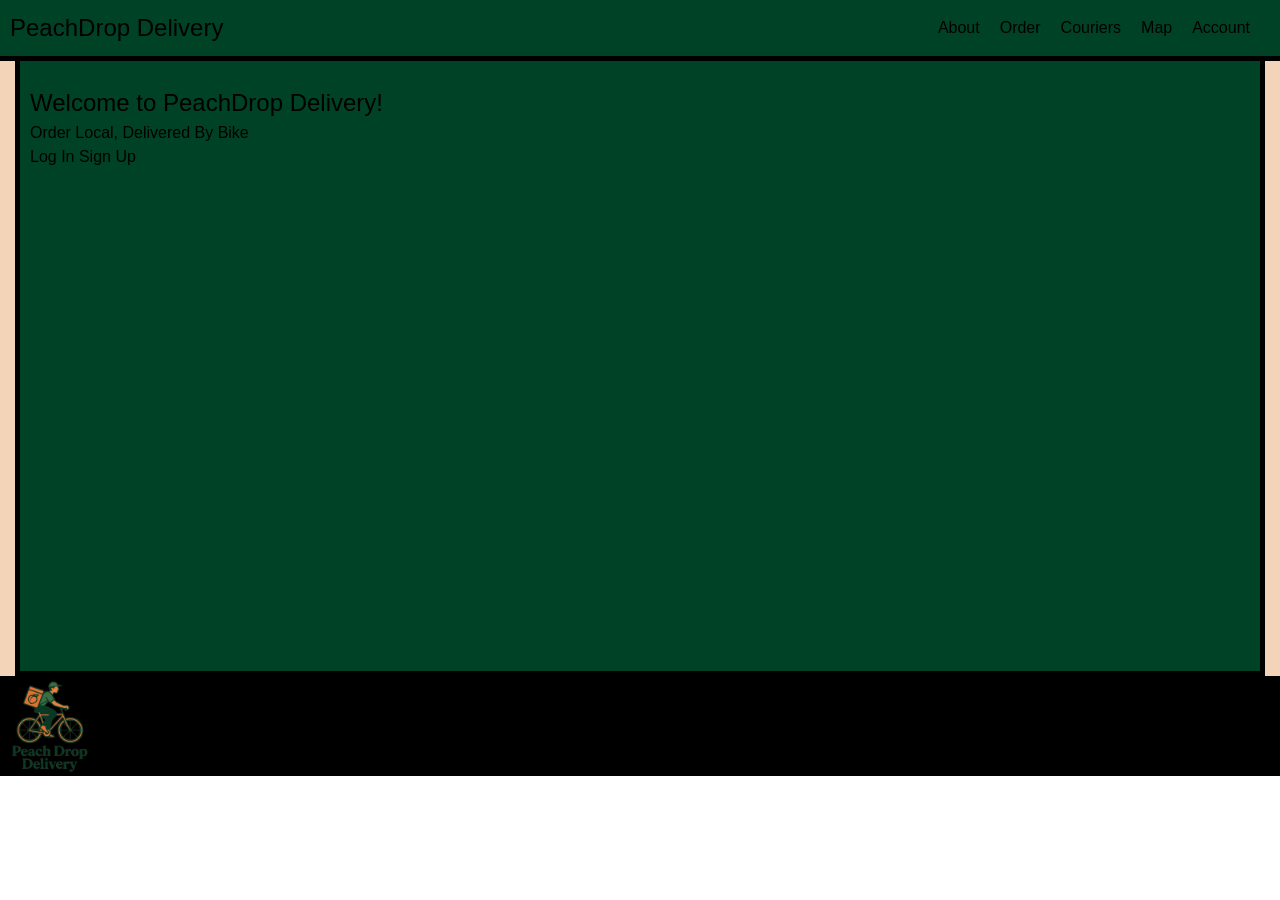
==== index.html @ 8993448b "added basic design code" ====
<!-- 
// =======================
// 1. SITE LAYOUT MOCKUP
// =======================

// Top-level Navigation:
// [ Home | Browse Stores | Couriers | Map | About | Login/Signup ]

// --- Home Page ---
// Hero section: "Order Local. Delivered by Bike."
// Subtext: "From Downtown to Atlantic Station, get food and groceries picked up and delivered by a local cyclist."
// CTA Buttons: [Browse Stores] [Find a Courier]

// --- Browse Stores ---
// Category filters: [Food | Groceries | Coffee | Essentials]
// Store cards with logo, short description, and [Order Now] link (opens store site in iframe or new tab)

// --- Courier Map View ---
// Live map showing available couriers and store locations
// Toggle filter: [Show Stores] [Show Couriers]
// Clickable pins: Show courier/store info in sidebar

// --- Courier Profiles ---
// Name, profile photo, rating, bio, preferred delivery area
// [Request Delivery] button if courier is online

// --- Order Process ---
// Step 1: User selects a store and places order directly on their site
// Step 2: Comes back to your site to select a courier
// Step 3: Pays $10 fee via Stripe, confirms details

// --- About Page ---
// Mission: Empower local cyclists. Support small businesses. Fast local delivery.

// --- Login/Signup ---
// Roles: [Customer] or [Courier]
// Options: Email/Password or Google Auth


// ==========================
// 2. TECHNICAL ROADMAP
// ==========================

// --- Phase 1: MVP Build ---
// - Store directory (React + simple JSON or Firebase backend)
// - Courier sign-up with profiles
// - Stripe checkout for fixed $10 fee
// - Google Maps integration for viewing couriers

// --- Phase 2: Real-Time Features ---
// - Live courier availability (use Firebase or Socket.io)
// - GPS tracking (use Geolocation API + Mapbox or Google Maps API)
// - Dynamic map pins and popups

// --- Phase 3: Admin Dashboard ---
// - Courier approval system
// - Store submission form
// - Analytics dashboard (orders, revenue, couriers)

// --- Phase 4: Mobile Optimization & App ---
// - Responsive mobile-first design
// - React Native or Flutter app mirroring site


// ==========================
// 3. BASIC PROTOTYPE OUTLINE (REACT)
// ==========================
-->

<!DOCTYPE html>
<html lang="en">
<head>
  <meta charset="UTF-8">
  <meta name="viewport" content="width=device-width, initial-scale=1.0">
  <link rel="stylesheet" type="text/css" href="reset.css">
  <link rel="stylesheet" type="text/css" href="indexstyle.css">
  <title>PeachDrop</title>
</head>
<body>
  <nav>
    <h2 class="logo-text">PeachDrop Delivery</h2>
    <ul class="nav-links">
      <li class="option">About</li>
      <li class="option">Order</li>
      <li class="option">Couriers</li>
      <li class="option">Map</li>
      <li class="option">Account</li>
    </ul>
  </nav>
  <main id="home">
    <section class="hero">
      <h1>Welcome to PeachDrop Delivery!</h1>
      <p>Order Local, Delivered By Bike</p>
      <div class="cta-buttons">
        <button class="login-btn">
          <a href="#login">Log In</a></button>
        <button class="signup-btn">
          <a href="#signup"></a>Sign Up</button>
      </div>
    </section>
  </main>
  <footer>
    <img class="footer-logo" src="ChatGPT_Image_May_19__2025__07_06_41_PM-removebg-preview (1).png" alt="small logo">
  </footer>
</body>
</html>
---- indexstyle.css ----
#home {
    background-color: var(--peach-beige);
}

nav {
    display: flex;
    justify-content: space-between;
    padding: 10px;
    background-color: var(--british-racing-green);
    position: fixed;
    top: 0;
    left: 0;
    width: 100%;
    border-bottom: 5px solid black;
}

.nav-links {
    display: flex;
    justify-content: space-between;
    align-items: center;
}

.option {
    padding-right: 20px;
}

.hero {
    background-color: var(--british-racing-green);
    height: 74vh;
    max-width: 100%;
    z-index: -1;
    padding-top: 70px;
    padding-left: 10px;
    padding-right: 10px;
    margin-top: 10px;
    margin-left: 15px;
    margin-right: 15px;
    border: 5px solid black;
}

footer {
    background-color: black;
    align-items: center;
}

.footer-logo {
    height: 100px;
}
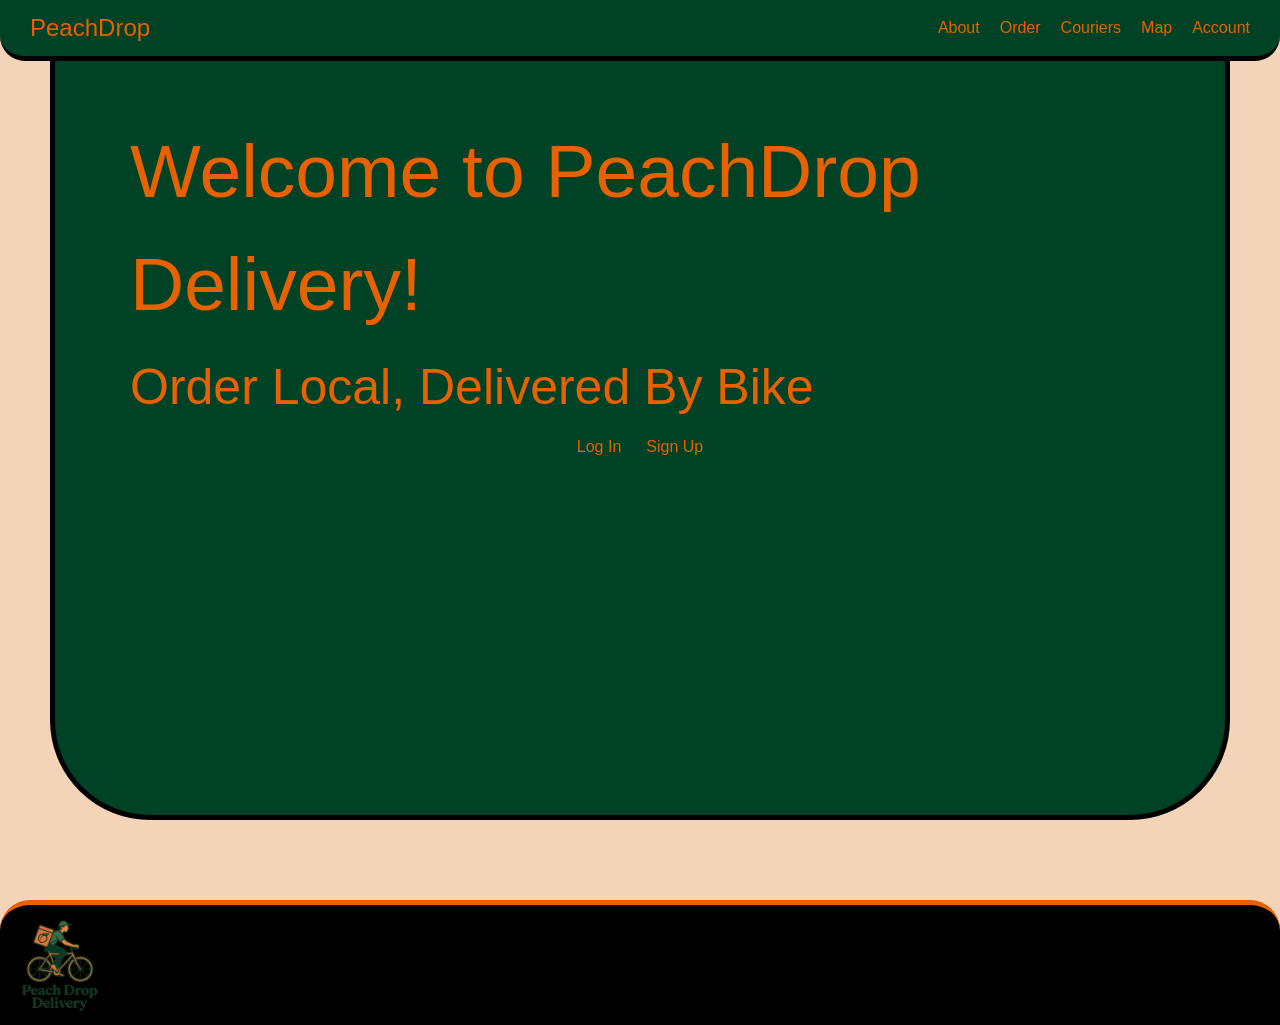
==== commit 615a304a: "added folders for web files and fixed basic code" ====
--- a/index.html
+++ b/index.html
@@ -72,19 +72,19 @@
 <head>
   <meta charset="UTF-8">
   <meta name="viewport" content="width=device-width, initial-scale=1.0">
-  <link rel="stylesheet" type="text/css" href="reset.css">
-  <link rel="stylesheet" type="text/css" href="indexstyle.css">
+  <link rel="stylesheet" type="text/css" href="styles/indexstyle.css">
+  <link rel="stylesheet" type="text/css" href="styles/reset.css">
   <title>PeachDrop</title>
 </head>
 <body>
   <nav>
-    <h2 class="logo-text">PeachDrop Delivery</h2>
+    <h2 class="logo-text">PeachDrop</h2>
     <ul class="nav-links">
-      <li class="option">About</li>
-      <li class="option">Order</li>
-      <li class="option">Couriers</li>
-      <li class="option">Map</li>
-      <li class="option">Account</li>
+      <li class="option"><a href="#">About</a></li>
+      <li class="option"><a href="#">Order</a></li>
+      <li class="option"><a href="#">Couriers</a></li>
+      <li class="option"><a href="#">Map</a></li>
+      <li class="option"><a href="#">Account</a></li>
     </ul>
   </nav>
   <main id="home">
@@ -100,7 +100,7 @@
     </section>
   </main>
   <footer>
-    <img class="footer-logo" src="ChatGPT_Image_May_19__2025__07_06_41_PM-removebg-preview (1).png" alt="small logo">
+    <img class="footer-logo" src="baseassets/ChatGPT_Image_May_19__2025__07_06_41_PM-removebg-preview (1).png" alt="small logo">
   </footer>
 </body>
 </html>
--- a/styles/indexstyle.css
+++ b/styles/indexstyle.css
@@ -0,0 +1,100 @@
+body {
+    display: flex;
+    flex-direction: column;
+    gap: 30px;
+    background-color: var(--peach-beige);
+}
+
+
+
+nav {
+    display: flex;
+    justify-content: space-between;
+    padding: 10px;
+    background-color: var(--british-racing-green);
+    position: fixed;
+    top: 0;
+    left: 0;
+    width: 100%;
+    border-bottom: 5px solid black;
+    border-bottom-left-radius: 25px;
+    border-bottom-right-radius: 25px;
+}
+
+.nav-links {
+    display: flex;
+    justify-content: space-between;
+    align-items: center;
+}
+
+.logo-text {
+    padding-left: 20px;
+    color: var(--spanish-orange);
+}
+
+.option {
+    padding-right: 20px;
+    color: var(--spanish-orange);
+}
+
+.hero {
+    display: flex;
+    flex-direction: column;
+    background-color: var(--british-racing-green);
+    height: 90vh;
+    padding-top: 100px;
+    padding-left: 75px;
+    padding-right: 75px;
+    margin-top: 10px;
+    margin-left: 50px;
+    margin-right: 50px;
+    margin-bottom: 50px;
+    border: 5px solid black;
+    border-bottom-left-radius: 100px;
+    border-bottom-right-radius: 100px;
+    gap: 10px;
+}
+
+h1 {
+    color: var(--spanish-orange);
+    font-size: 75px;
+}
+
+p {
+    color: var(--spanish-orange);
+    font-size: 50px;
+
+}
+
+.cta-buttons {
+    display: flex;
+    flex-direction: row;
+    gap: 25px;
+    align-items: center;
+    justify-content: center;
+}
+
+.login-btn {
+    color: var(--spanish-orange);
+}
+
+.signup-btn {
+    color: var(--spanish-orange);
+}
+
+footer {
+    background-color: black;
+    align-items: center;
+    position: relative;
+    width: 100%;
+    border-top-left-radius: 30px;
+    border-top-right-radius: 30px;
+    padding-top: 10px;
+    padding-left: 10px;
+    padding-bottom: 10px;
+    border-top: 5px solid var(--spanish-orange);
+}
+
+.footer-logo {
+    height: 100px;
+}
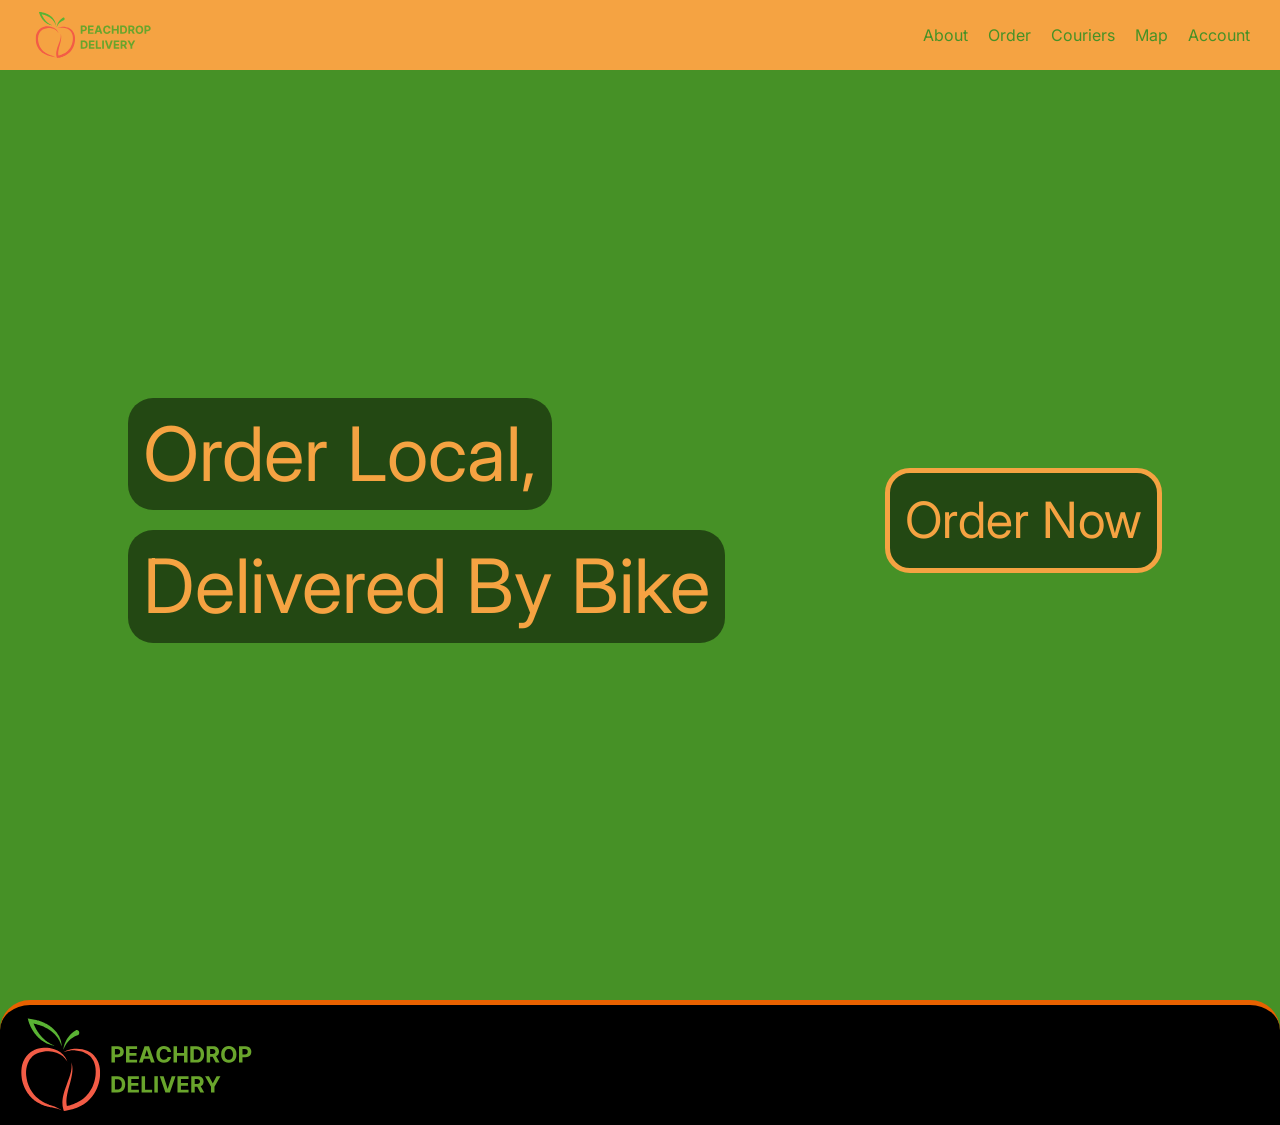
==== commit d0bc18c5: "fixed website files" ====
--- a/index.html
+++ b/index.html
@@ -78,7 +78,7 @@
 </head>
 <body>
   <nav>
-    <h2 class="logo-text">PeachDrop</h2>
+    <img class="title-logo" src="baseassets/peachtitlelogo.svg" alt="title logo">
     <ul class="nav-links">
       <li class="option"><a href="#">About</a></li>
       <li class="option"><a href="#">Order</a></li>
@@ -89,18 +89,21 @@
   </nav>
   <main id="home">
     <section class="hero">
-      <h1>Welcome to PeachDrop Delivery!</h1>
-      <p>Order Local, Delivered By Bike</p>
-      <div class="cta-buttons">
-        <button class="login-btn">
-          <a href="#login">Log In</a></button>
-        <button class="signup-btn">
-          <a href="#signup"></a>Sign Up</button>
+      <video autoplay muted loop id="background-video">
+      <source src="baseassets/backgroundvideo.mp4" type="video/mp4">
+      </video>
+      <div class="hero-landing">
+        <p>
+          <span>Order Local,</span><br>
+          <span>Delivered By Bike</span>
+        </p>
+        <button><a href="#">Order Now</a></button>
       </div>
+      
     </section>
   </main>
   <footer>
-    <img class="footer-logo" src="baseassets/ChatGPT_Image_May_19__2025__07_06_41_PM-removebg-preview (1).png" alt="small logo">
+    <img class="footer-logo" src="baseassets/peachtitlelogo.svg" alt="small logo">
   </footer>
 </body>
 </html>
--- a/styles/indexstyle.css
+++ b/styles/indexstyle.css
@@ -2,84 +2,86 @@
     display: flex;
     flex-direction: column;
     gap: 30px;
-    background-color: var(--peach-beige);
+    background-color: var(--dark-green);
 }
-
-
 
 nav {
     display: flex;
     justify-content: space-between;
     padding: 10px;
-    background-color: var(--british-racing-green);
-    position: fixed;
+    background-color: var(--osage-orange);
+    position: absolute;
     top: 0;
     left: 0;
     width: 100%;
-    border-bottom: 5px solid black;
-    border-bottom-left-radius: 25px;
-    border-bottom-right-radius: 25px;
+}
+
+.title-logo {
+    padding-left: 20px;
+    color: var(--spanish-orange);
 }
 
 .nav-links {
     display: flex;
     justify-content: space-between;
     align-items: center;
-}
-
-.logo-text {
-    padding-left: 20px;
-    color: var(--spanish-orange);
+    font-family: 'Inter';
 }
 
 .option {
     padding-right: 20px;
-    color: var(--spanish-orange);
+    color: var(--dark-green);
 }
 
 .hero {
     display: flex;
     flex-direction: column;
-    background-color: var(--british-racing-green);
-    height: 90vh;
-    padding-top: 100px;
-    padding-left: 75px;
-    padding-right: 75px;
-    margin-top: 10px;
-    margin-left: 50px;
-    margin-right: 50px;
-    margin-bottom: 50px;
-    border: 5px solid black;
-    border-bottom-left-radius: 100px;
-    border-bottom-right-radius: 100px;
-    gap: 10px;
+    height: 100vh;
+    margin-top: 70px;
 }
 
-h1 {
-    color: var(--spanish-orange);
-    font-size: 75px;
+#background-video {
+    position: absolute;
+    height: 91%;
+    object-fit: cover;
+    z-index: 0;
 }
 
-p {
-    color: var(--spanish-orange);
-    font-size: 50px;
-
+.hero-landing {
+    display: flex;
+    flex-direction: row;
+    justify-content: center;
+    width: 100%;
+    height: 100vh;
+    position: absolute;
+    z-index: 1;
+    align-items: center;
+    gap: 150px;
 }
 
-.cta-buttons {
-    display: flex;
-    flex-direction: row;
-    gap: 25px;
-    align-items: center;
-    justify-content: center;
+.hero-landing p span {
+    display: inline-block;
+    font-size: 75px;
+    margin: 10px;
+    font-family: 'Inter';
+    color: var(--osage-orange);
+    background-color: rgba(0, 0, 0, .5);
+    padding-left: 15px;
+    padding-right: 15px;
+    border-radius: 25px;
 }
 
-.login-btn {
-    color: var(--spanish-orange);
-}
-
-.signup-btn {
-    color: var(--spanish-orange);
+.hero-landing button {
+    font-size: 50px;
+    font-family: 'Inter';
+    border: 5px solid var(--osage-orange);
+    padding-top: 10px;
+    padding-bottom: 10px;
+    padding-left: 15px;
+    padding-right: 15px;
+    color: var(--osage-orange);
+    background-color: rgba(0, 0, 0, .5);
+    border-radius: 25px;
 }
 
 footer {
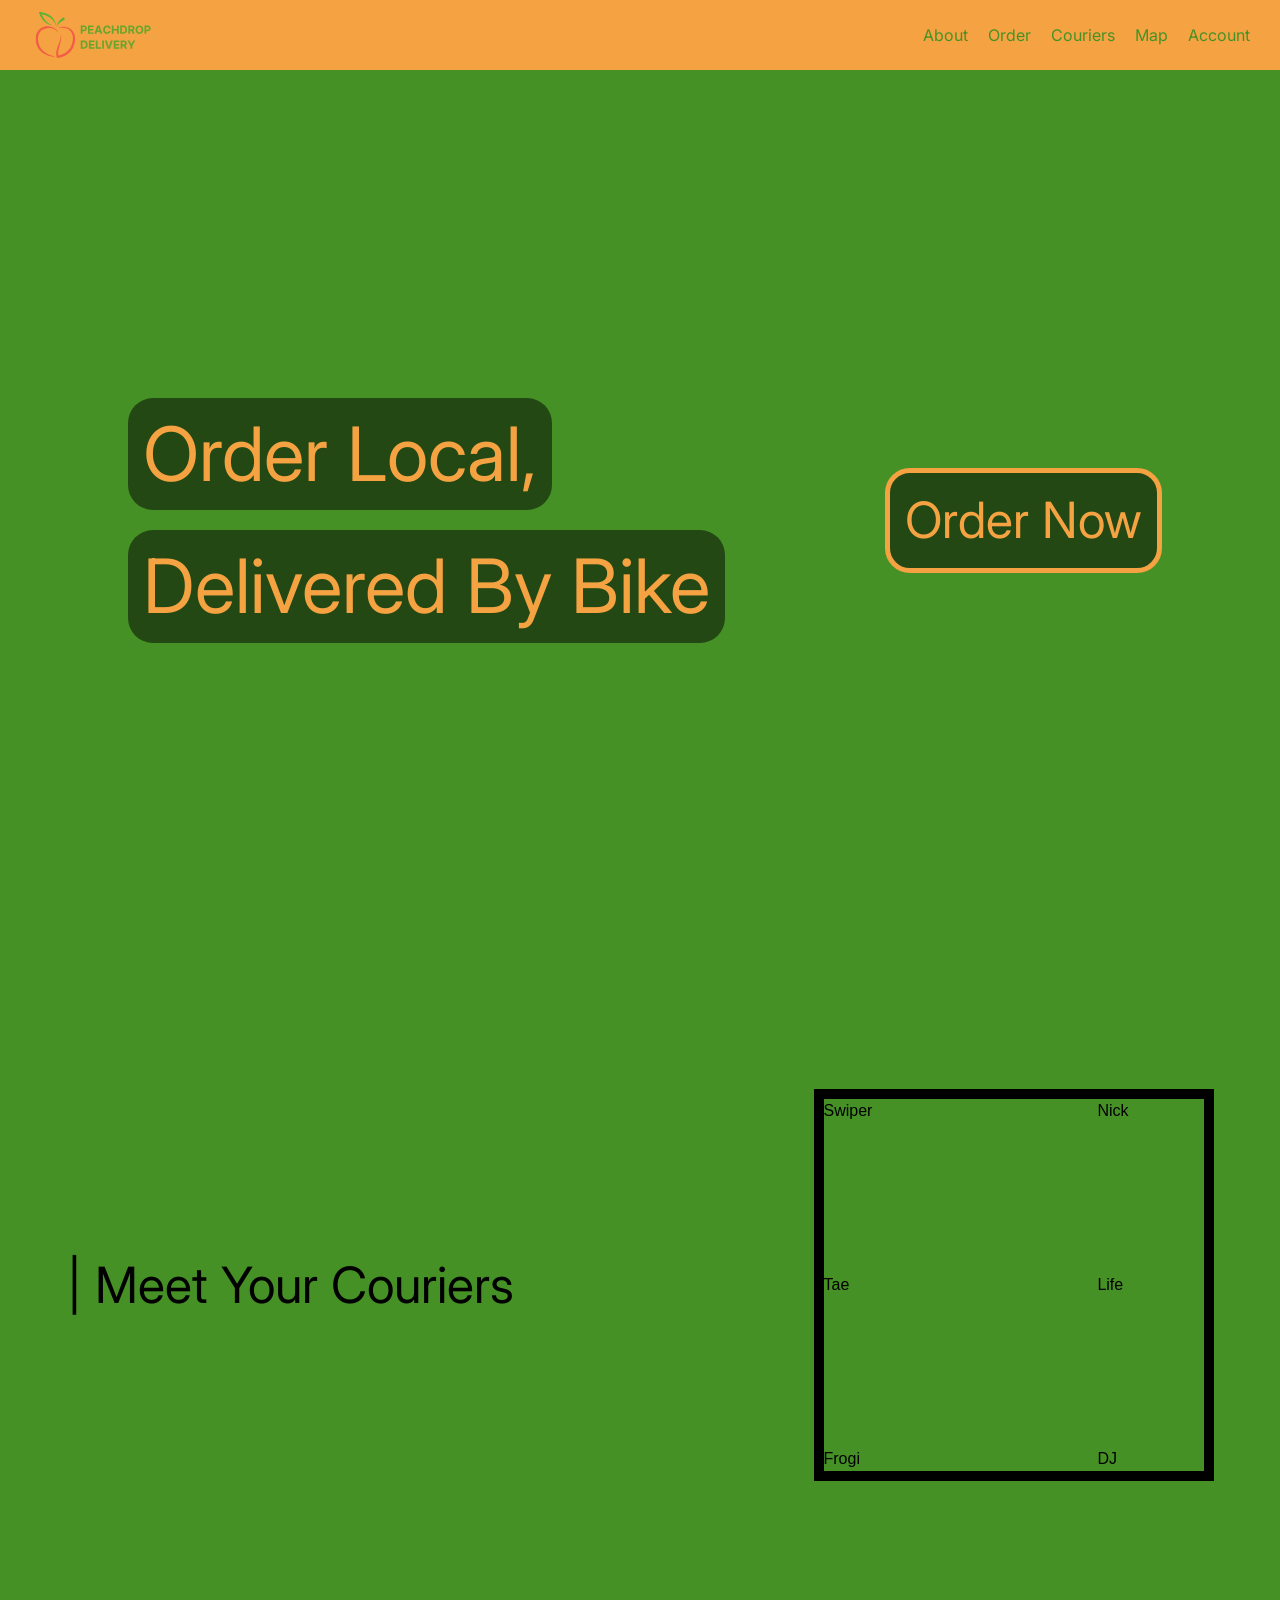
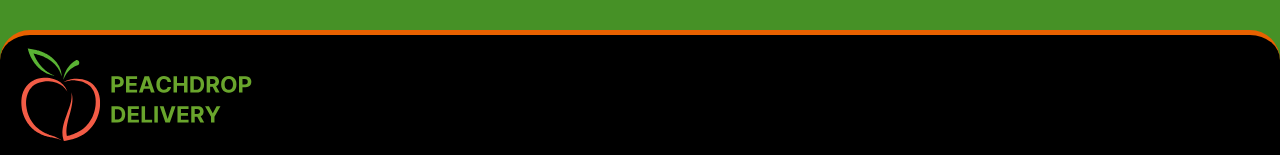
==== commit b92d103d: "added basic homepage code and other necessary pages" ====
--- a/index.html
+++ b/index.html
@@ -74,6 +74,7 @@
   <meta name="viewport" content="width=device-width, initial-scale=1.0">
   <link rel="stylesheet" type="text/css" href="styles/indexstyle.css">
   <link rel="stylesheet" type="text/css" href="styles/reset.css">
+  <link rel="icon" type="image/x-icon" href="baseassets/peachlogo.svg">
   <title>PeachDrop</title>
 </head>
 <body>
@@ -99,7 +100,17 @@
         </p>
         <button><a href="#">Order Now</a></button>
       </div>
-      
+    </section>
+    <section class="courier-list">
+      <h1>| Meet Your Couriers</h1>
+      <div class="profiles">
+        <span class="profile1">Swiper</span>
+        <span class="profile2">Nick</span>
+        <span class="profile3">Tae</span>
+        <span class="profile4">Life</span>
+        <span class="profile5">Frogi</span>
+        <span class="profile6">DJ</span>
+      </div>
     </section>
   </main>
   <footer>
--- a/styles/indexstyle.css
+++ b/styles/indexstyle.css
@@ -84,6 +84,31 @@
     border-radius: 25px;
 }
 
+.courier-list {
+    display: flex;
+    align-items: center;
+    justify-content: center;
+    gap: 300px;
+    height: 70vh;
+}
+
+.courier-list h1 {
+    font-family: 'Inter';
+    font-size: 50px;
+}
+
+.profiles {
+    display: grid;
+    gap: 150px;
+    grid-template-areas: 
+    "profile1   profile2"
+    "profile3   profile4"
+    "profile5   profile6"
+    ;
+    width: 400px;
+    border: 10px solid black;
+}
+
 footer {
     background-color: black;
     align-items: center;
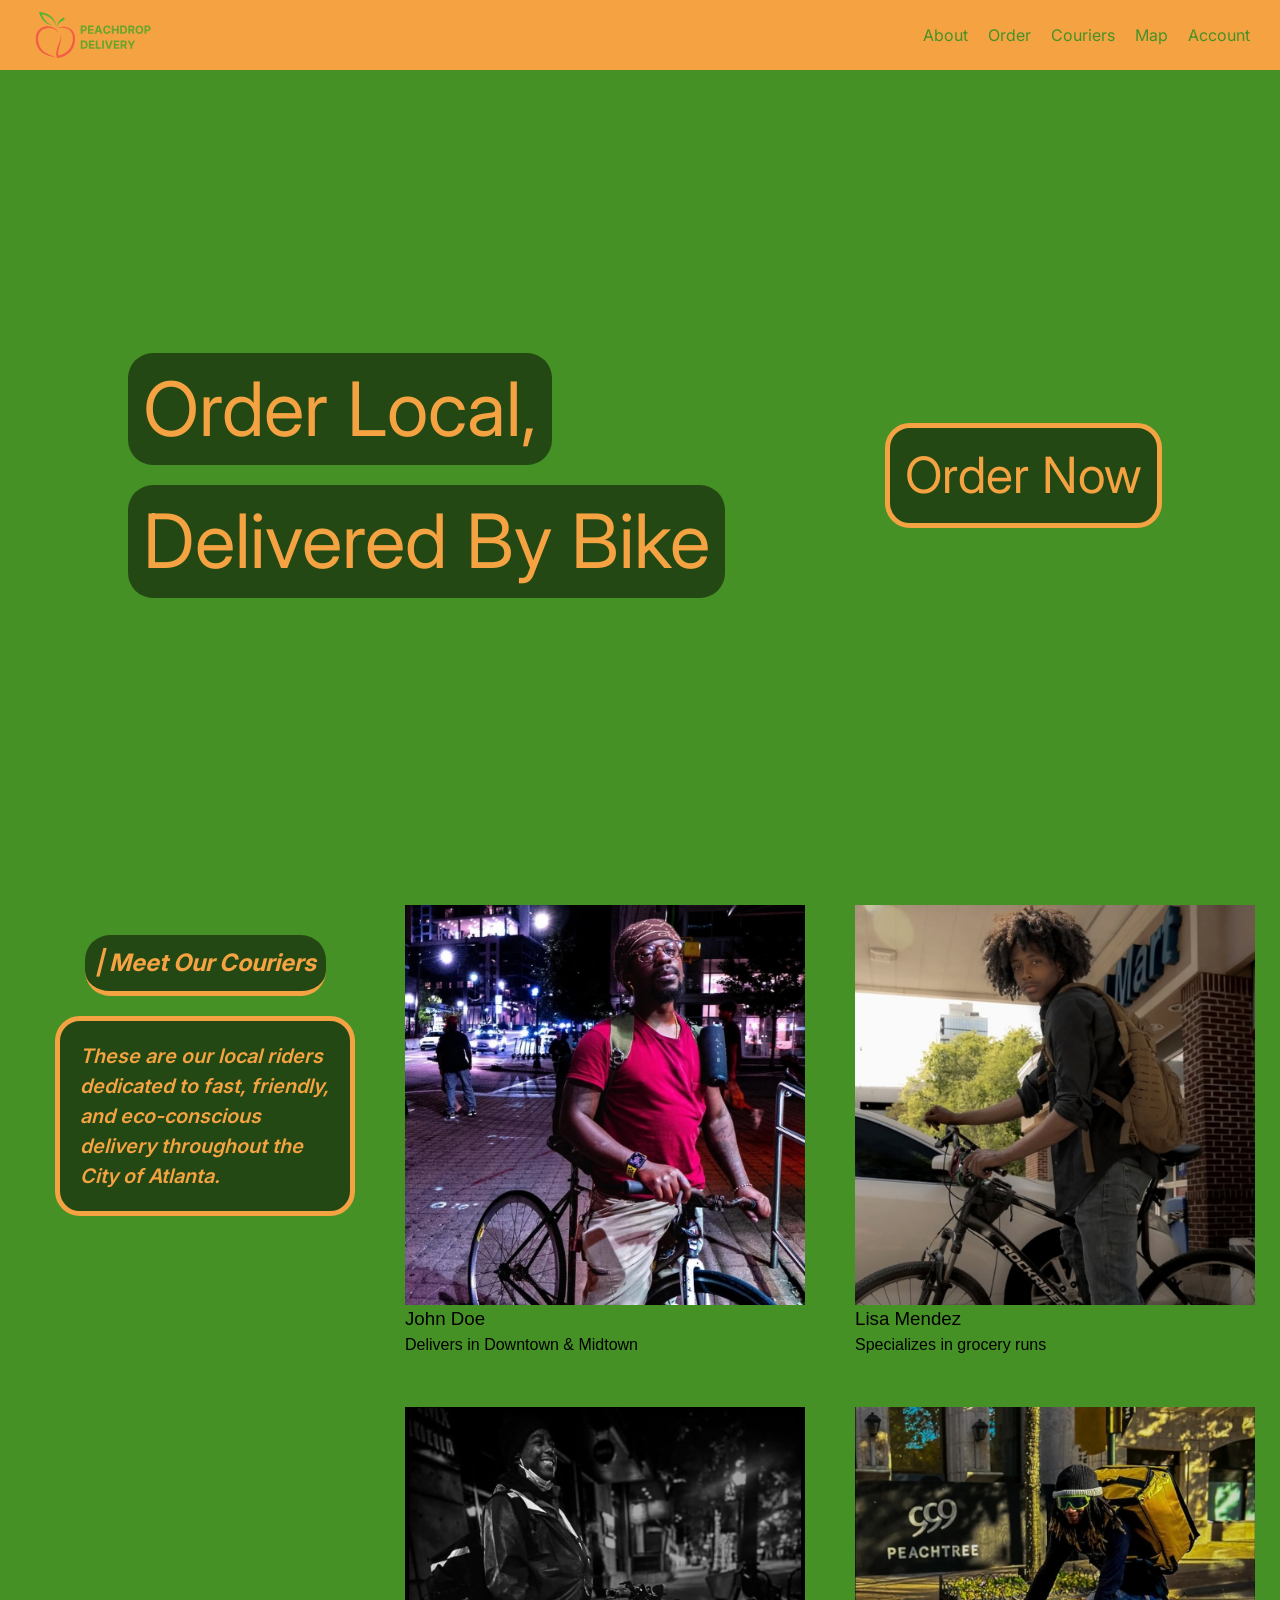
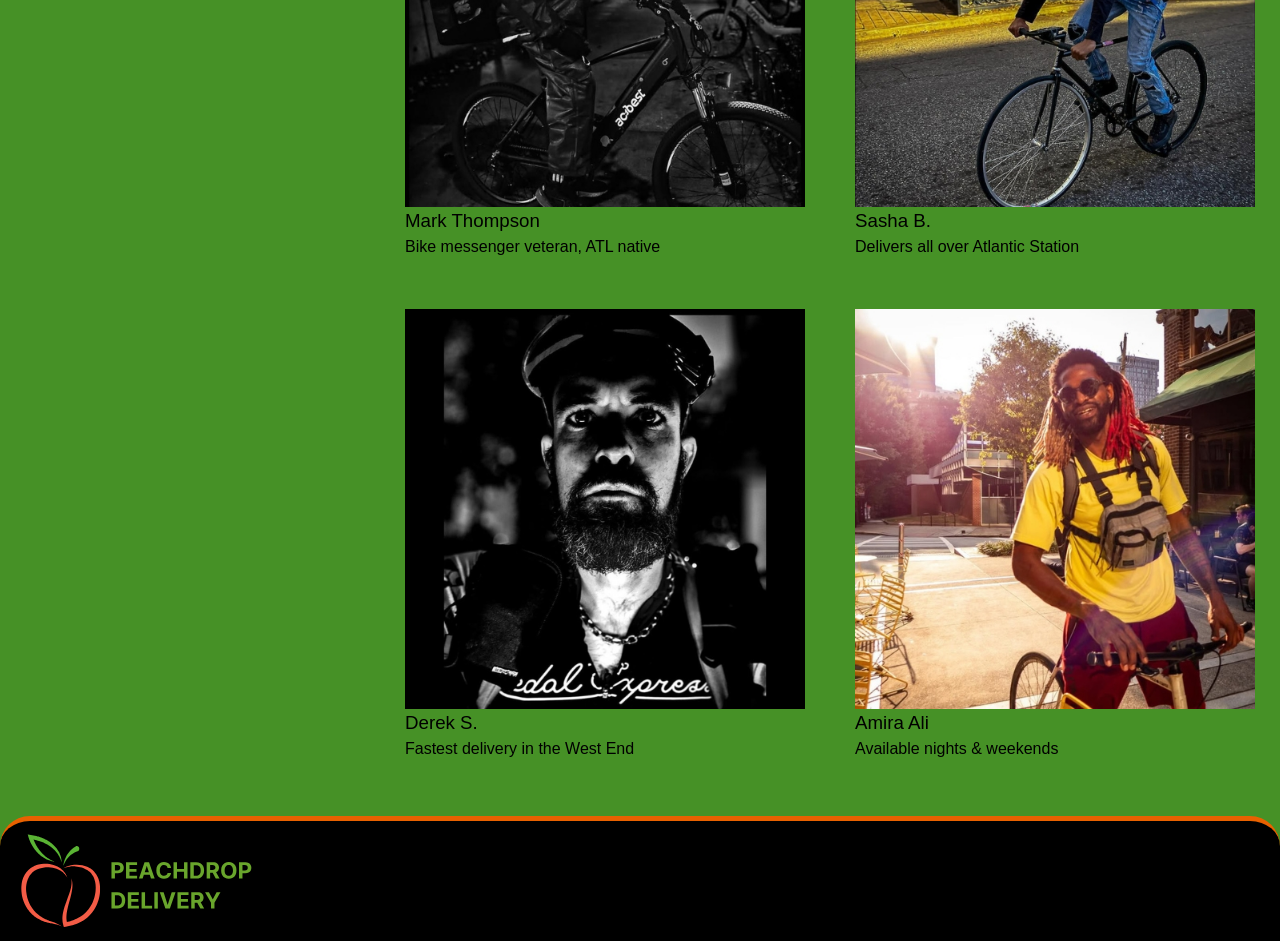
==== commit 0d262fa8: "addedd courier list and profile test files" ====
--- a/index.html
+++ b/index.html
@@ -101,15 +101,48 @@
         <button><a href="#">Order Now</a></button>
       </div>
     </section>
-    <section class="courier-list">
-      <h1>| Meet Your Couriers</h1>
-      <div class="profiles">
-        <span class="profile1">Swiper</span>
-        <span class="profile2">Nick</span>
-        <span class="profile3">Tae</span>
-        <span class="profile4">Life</span>
-        <span class="profile5">Frogi</span>
-        <span class="profile6">DJ</span>
+    <section class="courier-showcase">
+      <div class="showcase-text">
+        <h2>| Meet Our Couriers</h2>
+        <p>These are our local riders dedicated to fast, friendly, and eco-conscious delivery throughout the City of Atlanta.</p>
+      </div>
+      
+      <div class="courier-grid">
+        <div class="courier-card">
+          <img src="couriers/dj.jpg" alt="John Doe">
+          <h3>John Doe</h3>
+          <p>Delivers in Downtown & Midtown</p>
+        </div>
+
+        <div class="courier-card">
+          <img src="couriers/life.jpg" alt="Lisa Mendez">
+          <h3>Lisa Mendez</h3>
+          <p>Specializes in grocery runs</p>
+        </div>
+
+        <div class="courier-card">
+          <img src="couriers/taejose.jpg" alt="Mark Thompson">
+          <h3>Mark Thompson</h3>
+          <p>Bike messenger veteran, ATL native</p>
+        </div>
+
+        <div class="courier-card">
+          <img src="couriers/swiper.jpg" alt="Sasha B.">
+          <h3>Sasha B.</h3>
+          <p>Delivers all over Atlantic Station</p>
+        </div>
+
+        <div class="courier-card">
+          <img src="couriers/frogi.jpg" alt="Derek S.">
+          <h3>Derek S.</h3>
+          <p>Fastest delivery in the West End</p>
+        </div>
+
+        <div class="courier-card">
+          <img src="couriers/willis.jpg" alt="Amira Ali">
+          <h3>Amira Ali</h3>
+          <p>Available nights & weekends</p>
+        </div>
       </div>
     </section>
   </main>
--- a/styles/indexstyle.css
+++ b/styles/indexstyle.css
@@ -5,15 +5,22 @@
     background-color: var(--dark-green);
 }
 
+main {
+    flex: 1;
+    display: flex;
+    flex-direction: column;
+}
+
 nav {
     display: flex;
     justify-content: space-between;
     padding: 10px;
     background-color: var(--osage-orange);
-    position: absolute;
+    position: fixed;
     top: 0;
     left: 0;
     width: 100%;
+    z-index: 1000;
 }
 
 .title-logo {
@@ -36,13 +43,14 @@
 .hero {
     display: flex;
     flex-direction: column;
-    height: 100vh;
+    height: 90vh;
     margin-top: 70px;
 }
 
 #background-video {
     position: absolute;
     height: 91%;
+    width: 100vw;
     object-fit: cover;
     z-index: 0;
 }
@@ -52,7 +60,7 @@
     flex-direction: row;
     justify-content: center;
     width: 100%;
-    height: 100vh;
+    height: 90vh;
     position: absolute;
     z-index: 1;
     align-items: center;
@@ -84,29 +92,55 @@
     border-radius: 25px;
 }
 
-.courier-list {
+.courier-showcase {
     display: flex;
-    align-items: center;
-    justify-content: center;
-    gap: 300px;
-    height: 70vh;
+    flex-direction: row;
+    align-items: flex-start;
+    justify-content: space-between;
+    padding: 25px;
 }
 
-.courier-list h1 {
-    font-family: 'Inter';
-    font-size: 50px;
+.showcase-text {
+    align-items: center;
+    gap: 20px;
+    display: flex;
+    flex-direction: column;
+    padding: 30px;
+    color: var(--osage-orange);
 }
 
-.profiles {
+.showcase-text h2 {
+    font-family: 'Inter';
+    font-weight: bold;
+    font-style: italic;
+    border-bottom: 5px solid var(--osage-orange);
+    background: rgba(0, 0, 0, .5);
+    border-radius: 25px;
+    padding: 10px;
+}
+
+.showcase-text p {
+    max-width: 300px;
+    word-wrap: break-word;
+    font-family: 'Inter';
+    font-weight: 600;
+    font-style: italic;
+    font-size: 20px;
+    background: rgba(0, 0, 0, .5);
+    border-radius: 25px;
+    padding: 20px;
+    border: 5px solid var(--osage-orange);
+}
+
+.courier-grid {
     display: grid;
-    gap: 150px;
-    grid-template-areas: 
-    "profile1   profile2"
-    "profile3   profile4"
-    "profile5   profile6"
-    ;
+    grid-template-columns: repeat(2, 1fr);
+    gap: 50px;
+    overflow-y: scroll;
+}
+
+.courier-card {
     width: 400px;
-    border: 10px solid black;
 }
 
 footer {
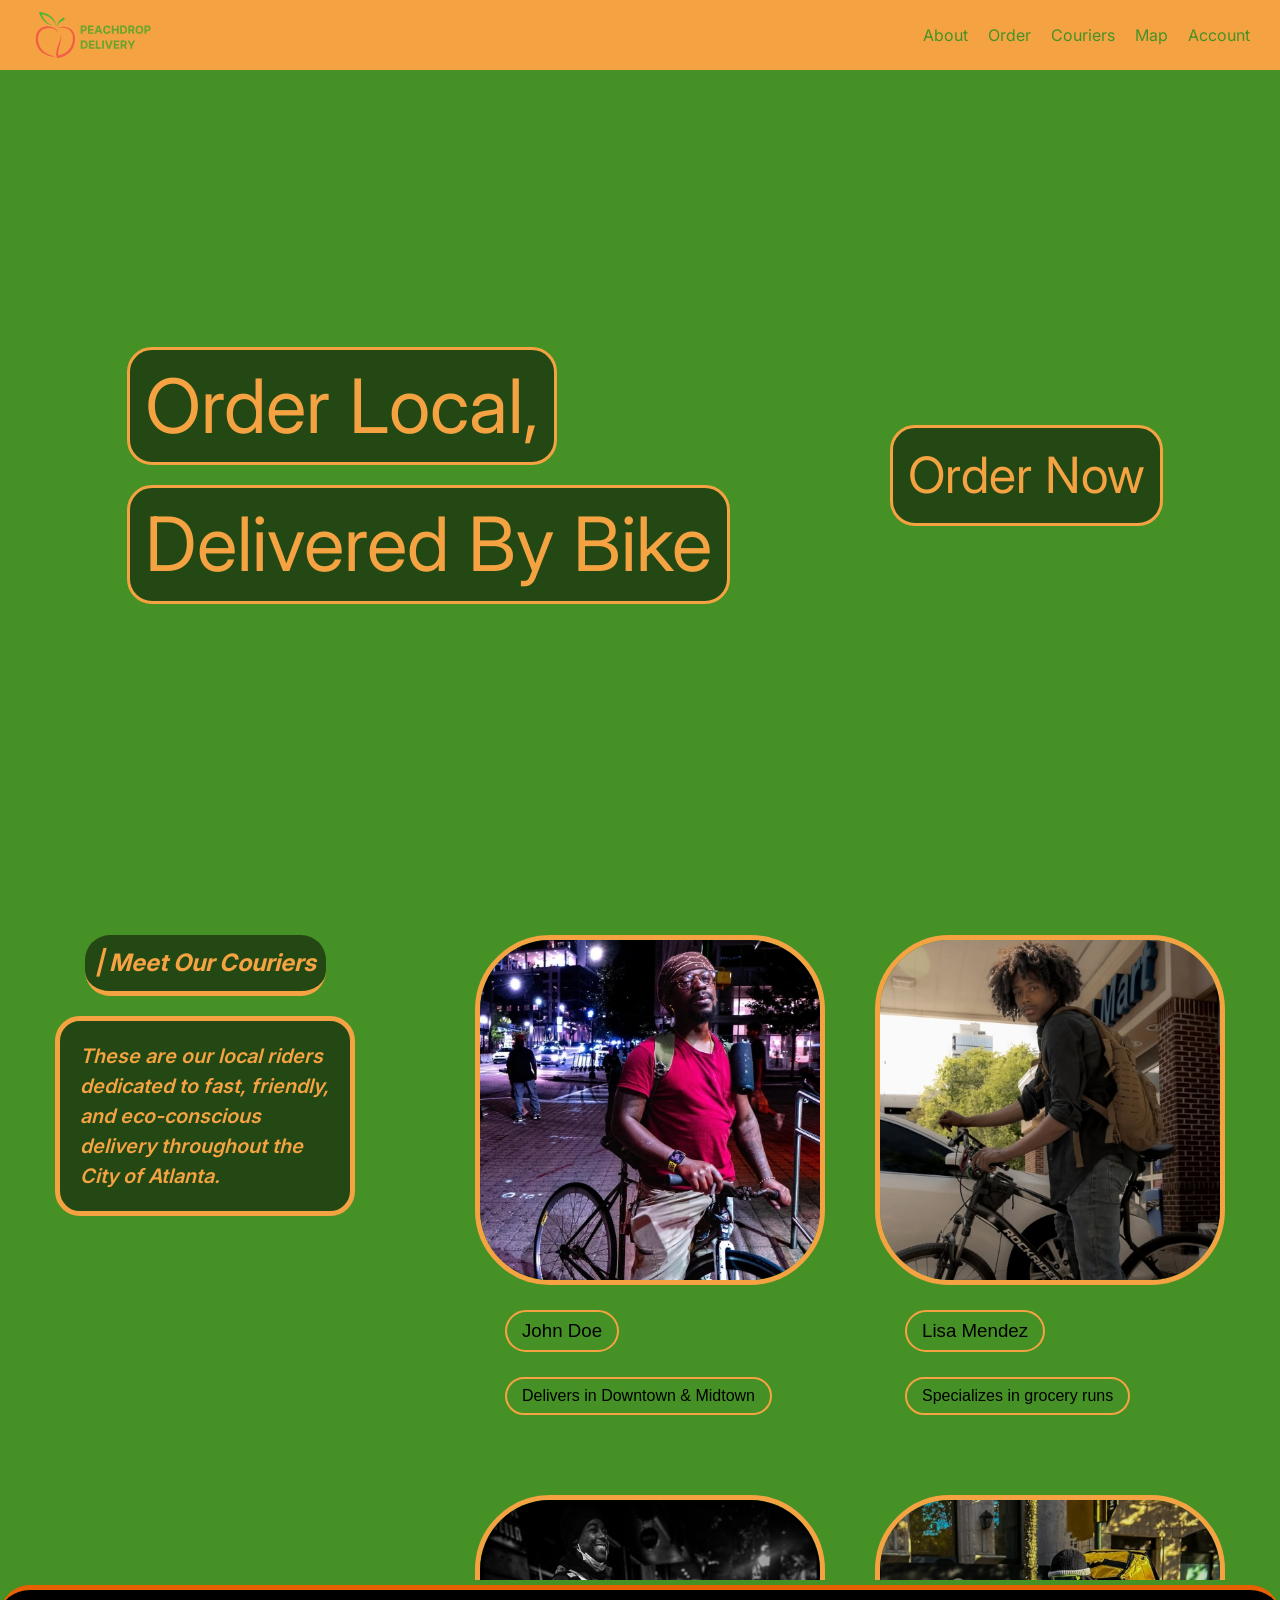
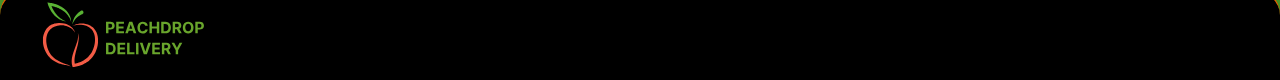
==== commit 313bf078: "added near finishing touches on main page" ====
--- a/index.html
+++ b/index.html
@@ -81,10 +81,10 @@
   <nav>
     <img class="title-logo" src="baseassets/peachtitlelogo.svg" alt="title logo">
     <ul class="nav-links">
-      <li class="option"><a href="#">About</a></li>
-      <li class="option"><a href="#">Order</a></li>
-      <li class="option"><a href="#">Couriers</a></li>
-      <li class="option"><a href="#">Map</a></li>
+      <li class="option"><a href="pages/about.html">About</a></li>
+      <li class="option"><a href="pages/order.html">Order</a></li>
+      <li class="option"><a href="pages/couriers.html">Couriers</a></li>
+      <li class="option"><a href="pages/map.html">Map</a></li>
       <li class="option"><a href="#">Account</a></li>
     </ul>
   </nav>
@@ -107,47 +107,50 @@
         <p>These are our local riders dedicated to fast, friendly, and eco-conscious delivery throughout the City of Atlanta.</p>
       </div>
       
+      <!-- Courier Profile Testing List-->
       <div class="courier-grid">
         <div class="courier-card">
           <img src="couriers/dj.jpg" alt="John Doe">
-          <h3>John Doe</h3>
-          <p>Delivers in Downtown & Midtown</p>
+          <h3 class="name">John Doe</h3>
+          <p class="desc">Delivers in Downtown & Midtown</p>
         </div>
 
         <div class="courier-card">
           <img src="couriers/life.jpg" alt="Lisa Mendez">
-          <h3>Lisa Mendez</h3>
-          <p>Specializes in grocery runs</p>
+          <h3 class="name">Lisa Mendez</h3>
+          <p class="desc">Specializes in grocery runs</p>
         </div>
 
         <div class="courier-card">
           <img src="couriers/taejose.jpg" alt="Mark Thompson">
-          <h3>Mark Thompson</h3>
-          <p>Bike messenger veteran, ATL native</p>
+          <h3 class="name">Mark Thompson</h3>
+          <p class="desc">Bike messenger veteran, ATL native</p>
         </div>
 
         <div class="courier-card">
           <img src="couriers/swiper.jpg" alt="Sasha B.">
-          <h3>Sasha B.</h3>
-          <p>Delivers all over Atlantic Station</p>
+          <h3 class="name">Sasha B.</h3>
+          <p class="desc">Delivers all over Atlantic Station</p>
         </div>
 
         <div class="courier-card">
           <img src="couriers/frogi.jpg" alt="Derek S.">
-          <h3>Derek S.</h3>
-          <p>Fastest delivery in the West End</p>
+          <h3 class="name">Derek S.</h3>
+          <p class="desc">Fastest delivery in the West End</p>
         </div>
 
         <div class="courier-card">
           <img src="couriers/willis.jpg" alt="Amira Ali">
-          <h3>Amira Ali</h3>
-          <p>Available nights & weekends</p>
+          <h3 class="name">Amira Ali</h3>
+          <p class="desc">Available nights & weekends</p>
         </div>
       </div>
     </section>
   </main>
   <footer>
     <img class="footer-logo" src="baseassets/peachtitlelogo.svg" alt="small logo">
+    <p class="summary">  Peach Drop Delivery connects customers with local stores and independent cyclists for fast, eco-friendly deliveries across Atlanta. Order food or essentials and have them delivered by bike, right from your neighborhood.
+    </p>
   </footer>
 </body>
 </html>
--- a/styles/indexstyle.css
+++ b/styles/indexstyle.css
@@ -74,6 +74,7 @@
     font-family: 'Inter';
     color: var(--osage-orange);
     background-color: rgba(0, 0, 0, .5);
+    border: 3px solid var(--osage-orange);
     padding-left: 15px;
     padding-right: 15px;
     border-radius: 25px;
@@ -82,7 +83,7 @@
 .hero-landing button {
     font-size: 50px;
     font-family: 'Inter';
-    border: 5px solid var(--osage-orange);
+    border: 3px solid var(--osage-orange);
     padding-top: 10px;
     padding-bottom: 10px;
     padding-left: 15px;
@@ -98,6 +99,7 @@
     align-items: flex-start;
     justify-content: space-between;
     padding: 25px;
+    height: 75vh;
 }
 
 .showcase-text {
@@ -137,13 +139,38 @@
     grid-template-columns: repeat(2, 1fr);
     gap: 50px;
     overflow-y: scroll;
+    overflow-x: hidden;
+    scrollbar-width: thin;
+    scrollbar-color: var(--osage-orange) black;
+    scroll-behavior: smooth;
+    padding-right: 30px;
+    height: 75vh;
 }
 
 .courier-card {
-    width: 400px;
+    display: flex;
+    flex-direction: column;
+    margin-top: 30px;
+    width: 350px;
+    gap: 25px;
+}
+
+.courier-card img {
+    border-radius: 75px;
+    border: 5px solid var(--osage-orange);
+}
+
+.courier-card .name, .desc {
+    margin-left: 30px;
+    border: 2.5px solid var(--osage-orange);
+    border-radius: 25px;
+    width: fit-content;
+    padding: 5px 15px;
 }
 
 footer {
+    display: flex;
+    flex-direction: row;
     background-color: black;
     align-items: center;
     position: relative;
@@ -157,5 +184,6 @@
 }
 
 .footer-logo {
-    height: 100px;
+    padding-left: 25px;
+    height: 70px;
 }
